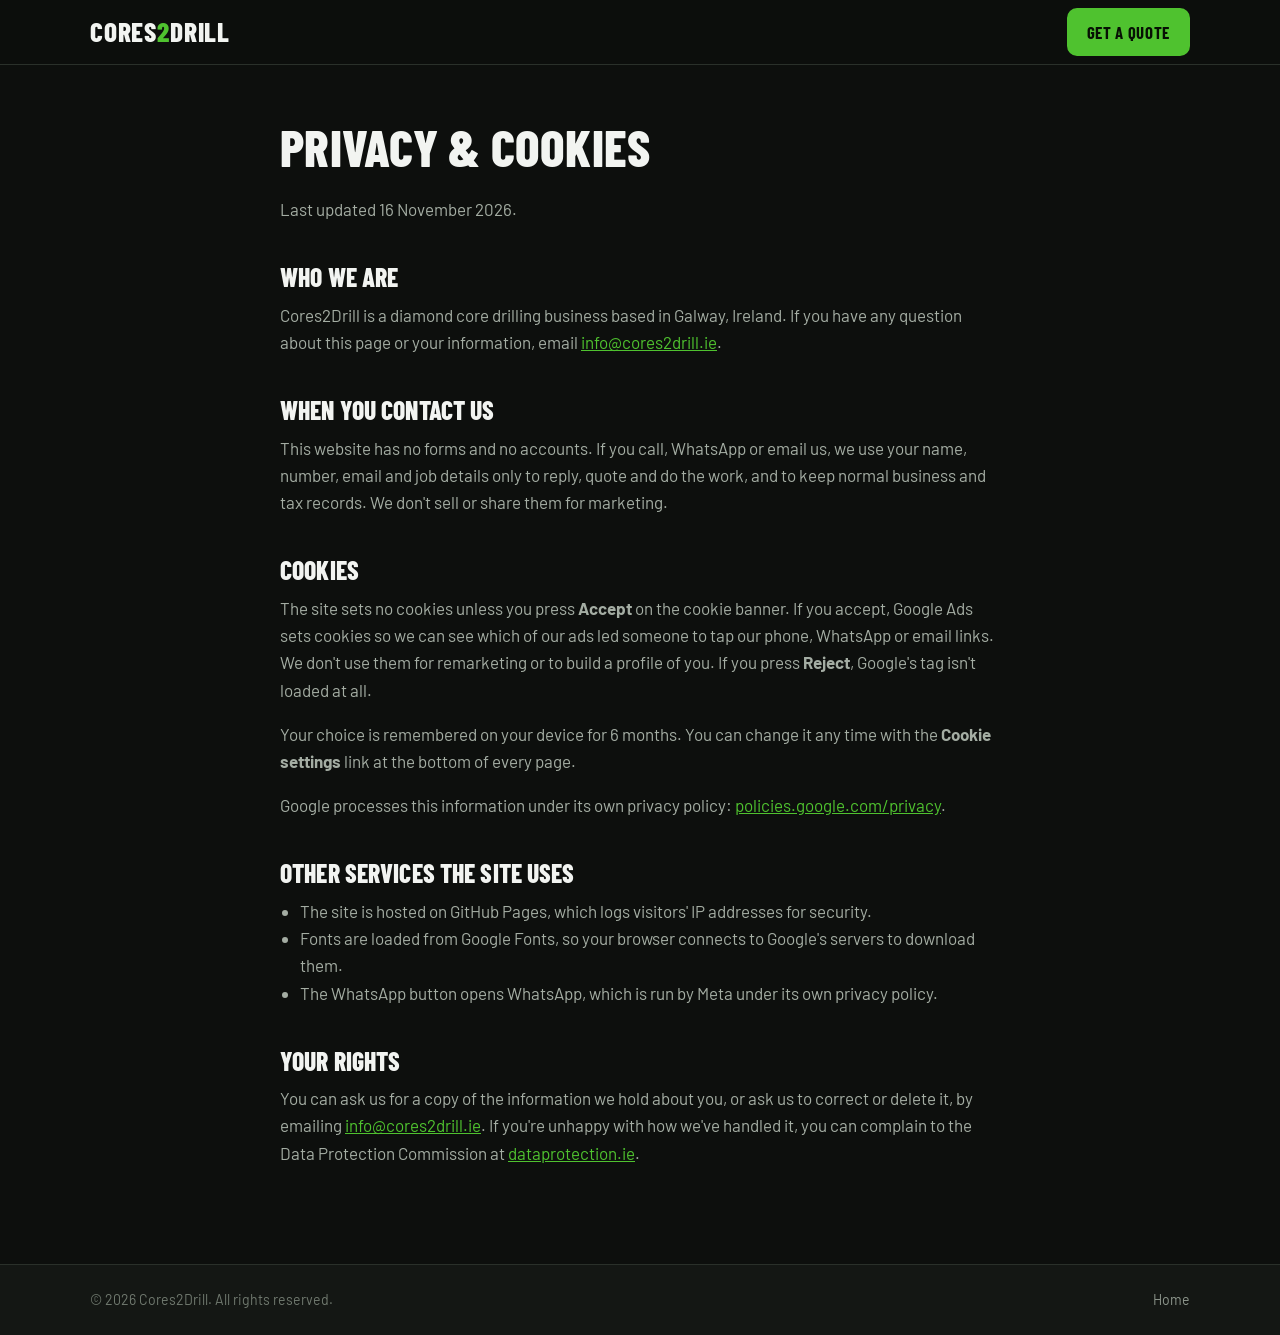
==== privacy.html @ 896d0b6e "Add privacy and cookies page Co-Authored-By: Claude Opus 5.5 <noreply@anthropic.com> Claude-Session:" ====
<!doctype html>
<html lang="en-IE">
<head>
  <meta charset="utf-8">
  <meta name="viewport" content="width=device-width, initial-scale=1">
  <title>Privacy &amp; cookies | Cores2Drill</title>
  <meta name="description" content="How the Cores2Drill website uses cookies and personal information.">
  <meta name="theme-color" content="#0d0f0d">
  <meta name="robots" content="noindex">
  <link rel="canonical" href="https://cores2drill.ie/privacy.html">
  <link rel="icon" type="image/png" href="images/favicon.png">
  <link rel="preconnect" href="https://fonts.googleapis.com">
  <link rel="preconnect" href="https://fonts.gstatic.com" crossorigin>
  <link href="https://fonts.googleapis.com/css2?family=Barlow:wght@400;500;600&family=Barlow+Condensed:wght@600;700;800&display=swap" rel="stylesheet">
  <link rel="stylesheet" href="css/style.css">
  <style>
    .legal { max-width: 760px; padding-block: 56px 80px; }
    .legal h1 { font-size: clamp(2.2rem, 5vw, 3.2rem); }
    .legal h2 { font-size: 1.6rem; margin-top: 1.6em; }
    .legal p, .legal li { color: var(--muted); }
    .legal a { color: var(--green); }
    .legal ul { padding-left: 1.2em; list-style: disc; }
    .footer { padding-top: 24px; }
    .footer .footer__legal { margin-top: 0; padding-top: 0; border-top: 0; }
  </style>
</head>
<body>
  <header class="nav" id="top">
    <div class="wrap nav__inner">
      <a class="brand" href="./" aria-label="Cores2Drill home">CORES<span>2</span>DRILL</a>
      <a class="btn btn--sm" href="./#contact">Get a quote</a>
    </div>
  </header>

  <main id="main" class="wrap legal">
    <h1>Privacy &amp; cookies</h1>
    <p>Last updated 16 November 2026.</p>

    <h2>Who we are</h2>
    <p>Cores2Drill is a diamond core drilling business based in Galway, Ireland. If you have any question about this page or your information, email <a href="mailto:info@cores2drill.ie">info@cores2drill.ie</a>.</p>

    <h2>When you contact us</h2>
    <p>This website has no forms and no accounts. If you call, WhatsApp or email us, we use your name, number, email and job details only to reply, quote and do the work, and to keep normal business and tax records. We don't sell or share them for marketing.</p>

    <h2>Cookies</h2>
    <p>The site sets no cookies unless you press <strong>Accept</strong> on the cookie banner. If you accept, Google Ads sets cookies so we can see which of our ads led someone to tap our phone, WhatsApp or email links. We don't use them for remarketing or to build a profile of you. If you press <strong>Reject</strong>, Google's tag isn't loaded at all.</p>
    <p>Your choice is remembered on your device for 6 months. You can change it any time with the <strong>Cookie settings</strong> link at the bottom of every page.</p>
    <p>Google processes this information under its own privacy policy: <a href="https://policies.google.com/privacy" rel="noopener">policies.google.com/privacy</a>.</p>

    <h2>Other services the site uses</h2>
    <ul>
      <li>The site is hosted on GitHub Pages, which logs visitors' IP addresses for security.</li>
      <li>Fonts are loaded from Google Fonts, so your browser connects to Google's servers to download them.</li>
      <li>The WhatsApp button opens WhatsApp, which is run by Meta under its own privacy policy.</li>
    </ul>

    <h2>Your rights</h2>
    <p>You can ask us for a copy of the information we hold about you, or ask us to correct or delete it, by emailing <a href="mailto:info@cores2drill.ie">info@cores2drill.ie</a>. If you're unhappy with how we've handled it, you can complain to the Data Protection Commission at <a href="https://www.dataprotection.ie" rel="noopener">dataprotection.ie</a>.</p>
  </main>

  <footer class="footer">
    <div class="wrap footer__legal">
      <span>&copy; 2026 Cores2Drill. All rights reserved.</span>
      <span class="footer__legal-links">
        <a href="./">Home</a>
        <button type="button" class="linkbtn" data-cookie-settings hidden>Cookie settings</button>
      </span>
    </div>
  </footer>

  <script src="js/consent.js"></script>
</body>
</html>
---- css/style.css ----
/* Cores2Drill — site styles */

:root {
  --bg: #0d0f0d;
  --bg-2: #141714;
  --panel: #1a1e1a;
  --line: #2a302a;
  --text: #f2f4f1;
  --muted: #a4ada3;
  --green: #4fc22f;
  --green-dark: #3a9a20;
  --radius: 14px;
  --wrap: 1140px;
  --head: "Barlow Condensed", "Arial Narrow", Arial, sans-serif;
  --body: "Barlow", system-ui, -apple-system, "Segoe UI", Roboto, Arial, sans-serif;
}

*, *::before, *::after { box-sizing: border-box; }

html { scroll-behavior: smooth; scroll-padding-top: 76px; }

body {
  margin: 0;
  background: var(--bg);
  color: var(--text);
  font-family: var(--body);
  font-size: 17px;
  line-height: 1.6;
  -webkit-font-smoothing: antialiased;
}

img { max-width: 100%; height: auto; display: block; }
a { color: inherit; }
p { margin: 0 0 1em; }
ul, ol { margin: 0; padding: 0; list-style: none; }

h1, h2, h3 {
  font-family: var(--head);
  font-weight: 800;
  line-height: 1.02;
  letter-spacing: 0.005em;
  text-transform: uppercase;
  margin: 0 0 0.45em;
  text-wrap: balance;
}
h1 { font-size: clamp(2.5rem, 6vw, 4.4rem); }
h2 { font-size: clamp(2rem, 4.6vw, 3.2rem); }
h3 { font-size: 1.55rem; font-weight: 700; }

.wrap { width: 100%; max-width: var(--wrap); margin: 0 auto; padding: 0 20px; }

.skip {
  position: absolute; left: -999px; top: 0; z-index: 100;
  background: var(--green); color: #000; padding: 10px 16px; font-weight: 600;
}
.skip:focus { left: 0; }

:focus-visible { outline: 2px solid var(--green); outline-offset: 3px; border-radius: 4px; }

.eyebrow {
  font-family: var(--head);
  font-weight: 700;
  font-size: 1rem;
  letter-spacing: 0.16em;
  text-transform: uppercase;
  color: var(--green);
  margin-bottom: 0.9em;
}

/* ---------- Buttons ---------- */
.btn {
  display: inline-flex; align-items: center; justify-content: center; gap: 10px;
  background: var(--green); color: #071004;
  font-family: var(--head); font-weight: 700; font-size: 1.2rem;
  letter-spacing: 0.04em; text-transform: uppercase; text-decoration: none;
  padding: 14px 24px; border-radius: 10px; border: 2px solid var(--green);
  transition: background .15s, border-color .15s, color .15s, transform .15s;
}
.btn:hover { background: #63d641; border-color: #63d641; transform: translateY(-1px); }
.btn--ghost { background: transparent; color: var(--text); border-color: #4a534a; }
.btn--ghost:hover { background: transparent; border-color: var(--green); color: var(--green); }
.btn--sm { font-size: 1.05rem; padding: 9px 18px; }
.btn svg, .contact__item svg {
  width: 20px; height: 20px; fill: none; stroke: currentColor;
  stroke-width: 2; stroke-linecap: round; stroke-linejoin: round; flex: none;
}

/* ---------- Nav ---------- */
.nav {
  position: sticky; top: 0; z-index: 50;
  background: rgba(13, 15, 13, 0.88);
  backdrop-filter: blur(10px);
  border-bottom: 1px solid var(--line);
}
.nav__inner { display: flex; align-items: center; justify-content: space-between; height: 64px; }

.brand {
  font-family: var(--head); font-weight: 800; font-size: 1.7rem;
  letter-spacing: 0.03em; text-decoration: none; color: var(--text); line-height: 1;
}
.brand span { color: var(--green); }

.nav__menu { display: flex; align-items: center; gap: 28px; }
.nav__menu a:not(.btn) {
  text-decoration: none; color: var(--muted); font-weight: 500; font-size: 0.98rem;
  transition: color .15s;
}
.nav__menu a:not(.btn):hover { color: var(--text); }

.nav__toggle {
  display: none; width: 44px; height: 44px; padding: 10px;
  background: none; border: 0; cursor: pointer;
  flex-direction: column; justify-content: space-between;
}
.nav__toggle span { display: block; height: 2px; background: var(--text); border-radius: 2px; transition: transform .2s, opacity .2s; }
.nav__toggle[aria-expanded="true"] span:nth-child(1) { transform: translateY(11px) rotate(45deg); }
.nav__toggle[aria-expanded="true"] span:nth-child(2) { opacity: 0; }
.nav__toggle[aria-expanded="true"] span:nth-child(3) { transform: translateY(-11px) rotate(-45deg); }

/* ---------- Hero ---------- */
.hero {
  position: relative; overflow: hidden;
  padding: clamp(48px, 8vw, 96px) 0 clamp(40px, 6vw, 72px);
  background:
    linear-gradient(118deg, transparent 0 46%, rgba(79, 194, 47, 0.13) 46% 58%, transparent 58% 66%, rgba(255, 255, 255, 0.04) 66% 74%, transparent 74%),
    radial-gradient(900px 500px at 85% 0%, rgba(79, 194, 47, 0.12), transparent 70%),
    var(--bg);
}
.hero__inner {
  display: grid; grid-template-columns: 1fr 1fr; gap: clamp(28px, 5vw, 64px); align-items: center;
}
.lead { font-size: 1.18rem; color: var(--muted); max-width: 54ch; margin-bottom: 1.6em; }
.hero__cta { display: flex; flex-wrap: wrap; gap: 12px; }

.hero__media { position: relative; padding-bottom: 44px; }
.hero__photo {
  width: 100%; border-radius: 22px; border: 1px solid var(--line);
  box-shadow: 0 30px 80px rgba(0, 0, 0, 0.6), 0 0 0 6px rgba(79, 194, 47, 0.07);
}
.hero__badge {
  position: absolute; right: -14px; bottom: 0;
  width: 34%; max-width: 170px; border-radius: 18px;
  border: 3px solid var(--bg); box-shadow: 0 14px 40px rgba(0, 0, 0, 0.6);
}

.facts {
  display: grid; grid-template-columns: repeat(4, 1fr);
  margin-top: clamp(36px, 6vw, 64px);
  border: 1px solid var(--line); border-radius: var(--radius);
  background: rgba(20, 23, 20, 0.85);
}
.facts li { padding: 20px 22px; border-left: 1px solid var(--line); }
.facts li:first-child { border-left: 0; }
.facts strong {
  display: block; font-family: var(--head); font-weight: 800; font-size: 1.75rem;
  text-transform: uppercase; line-height: 1.1; color: var(--text);
}
.facts span { color: var(--muted); font-size: 0.95rem; }

/* ---------- Sections ---------- */
.section { padding: clamp(56px, 8vw, 104px) 0; }
.section--band { background: var(--bg-2); border-block: 1px solid var(--line); }
.section__intro { color: var(--muted); max-width: 60ch; font-size: 1.08rem; }

/* ---------- Service cards ---------- */
.services { display: grid; grid-template-columns: repeat(3, 1fr); gap: 22px; margin-top: 36px; }
.card {
  background: var(--panel); border: 1px solid var(--line);
  border-radius: var(--radius); overflow: hidden;
}
.card { display: flex; flex-direction: column; }
.card--featured { border-color: var(--green-dark); box-shadow: 0 0 0 1px var(--green-dark); }
.card__img { width: 100%; aspect-ratio: 4 / 3; object-fit: cover; border-bottom: 1px solid var(--line); }
.card__body { padding: 24px 24px 28px; }
.more {
  display: inline-block; margin-top: 18px; color: var(--green); font-weight: 600;
  text-decoration: none; border-bottom: 1px solid currentColor;
}
.more:hover { color: #63d641; }
.card__body p { color: var(--muted); }

.tag {
  display: inline-block; vertical-align: middle; margin-left: 8px;
  background: var(--green); color: #071004; font-style: normal;
  font-size: 0.85rem; letter-spacing: 0.1em; padding: 3px 9px; border-radius: 6px;
}

.ticks li {
  position: relative; padding: 9px 0 9px 30px; border-top: 1px solid var(--line);
}
.ticks li::before {
  content: ""; position: absolute; left: 4px; top: 16px;
  width: 12px; height: 6px;
  border-left: 2px solid var(--green); border-bottom: 2px solid var(--green);
  transform: rotate(-45deg);
}

/* ---------- Saw feature ---------- */
.feature { display: grid; grid-template-columns: 1.1fr 0.9fr; gap: clamp(28px, 5vw, 64px); align-items: center; }
.feature__text p { color: var(--muted); max-width: 56ch; }
.saw__inner { display: grid; grid-template-columns: auto 1fr; gap: clamp(28px, 6vw, 80px); align-items: center; }
.saw__blade { width: clamp(140px, 22vw, 260px); color: var(--green); animation: spin 40s linear infinite; }
.saw__inner p { color: var(--muted); max-width: 60ch; }
.saw__inner .eyebrow { color: var(--green); }
.saw__inner .btn { margin-top: 0.6em; }
@keyframes spin { to { transform: rotate(360deg); } }

.ticks--open { margin: 1.4em 0 2em; }
.ticks--open li { color: var(--muted); padding-top: 12px; padding-bottom: 12px; }
.ticks--open li::before { top: 19px; }
.ticks--open strong { color: var(--text); font-weight: 600; }

/* ---------- Video clips ---------- */
.clip {
  width: 100%; height: auto; aspect-ratio: 9 / 16; object-fit: cover; display: block;
  background: #000; border-radius: var(--radius); border: 1px solid var(--line); cursor: pointer;
}
.feature > .clip { max-width: 360px; justify-self: center; }

.subhead { margin: 56px 0 0; font-size: 1.7rem; }
.clips { display: grid; grid-template-columns: repeat(3, 1fr); gap: 14px; margin-top: 20px; max-width: 860px; }

/* ---------- Gallery ---------- */
.gallery { display: grid; grid-template-columns: repeat(4, 1fr); gap: 14px; margin-top: 32px; }
.shot {
  padding: 0; border: 1px solid var(--line); border-radius: var(--radius); overflow: hidden;
  background: var(--panel); cursor: zoom-in; display: block;
}
.shot img { width: 100%; aspect-ratio: 1; object-fit: cover; transition: transform .35s ease; }
.shot:hover img { transform: scale(1.05); }

.lightbox {
  border: 0; padding: 0; background: transparent; color: var(--text);
  max-width: min(94vw, 1100px); max-height: 94vh; overflow: visible;
}
.lightbox::backdrop { background: rgba(0, 0, 0, 0.88); }
.lightbox img { max-width: 100%; max-height: 82vh; width: auto; margin: 0 auto; border-radius: 10px; }
.lightbox__caption { text-align: center; color: var(--muted); margin: 12px 0 0; font-size: 0.95rem; }
.lightbox__close {
  position: absolute; top: -14px; right: -6px; width: 40px; height: 40px; border-radius: 50%;
  border: 0; background: var(--green); color: #071004; font-size: 1.6rem; line-height: 1; cursor: pointer;
}

/* ---------- About ---------- */
.about { display: grid; grid-template-columns: 1fr 1fr; gap: clamp(28px, 5vw, 64px); align-items: start; }
.about p { color: var(--muted); }
.small { font-size: 0.95rem; }
.about__photo { width: 100%; margin-top: 12px; border-radius: var(--radius); border: 1px solid var(--line); }

.steps { counter-reset: step; display: grid; gap: 14px; }
.steps li {
  counter-increment: step; position: relative;
  background: var(--panel); border: 1px solid var(--line); border-radius: var(--radius);
  padding: 20px 22px 20px 78px;
}
.steps li::before {
  content: counter(step); position: absolute; left: 22px; top: 18px;
  width: 38px; height: 38px; display: grid; place-items: center;
  border-radius: 50%; border: 2px solid var(--green); color: var(--green);
  font-family: var(--head); font-weight: 800; font-size: 1.3rem;
}
.steps h3 { font-size: 1.3rem; margin-bottom: 0.25em; }
.steps p { margin: 0; font-size: 0.98rem; }

/* ---------- Contact ---------- */
.contact__grid { display: grid; grid-template-columns: repeat(3, 1fr); gap: 16px; margin-top: 32px; }
.contact__item {
  display: grid; gap: 4px; text-decoration: none;
  background: var(--panel); border: 1px solid var(--line); border-radius: var(--radius);
  padding: 26px; transition: border-color .15s, transform .15s;
}
.contact__item:hover { border-color: var(--green); transform: translateY(-2px); }
.contact__item svg { width: 28px; height: 28px; color: var(--green); margin-bottom: 10px; }
.contact__label {
  font-family: var(--head); font-weight: 700; letter-spacing: 0.14em;
  text-transform: uppercase; color: var(--muted); font-size: 0.95rem;
}
.contact__value { font-family: var(--head); font-weight: 700; font-size: 1.6rem; line-height: 1.15; overflow-wrap: anywhere; }

/* ---------- Footer ---------- */
.footer { border-top: 1px solid var(--line); background: var(--bg-2); padding: 44px 0 24px; }
.footer__inner { display: flex; justify-content: space-between; gap: 32px; flex-wrap: wrap; }
.footer p { color: var(--muted); margin: 12px 0 0; font-size: 0.97rem; }
.footer__links { display: grid; gap: 8px; align-content: start; }
.footer__links a { color: var(--muted); text-decoration: none; }
.footer__links a:hover { color: var(--green); }
.footer__legal { margin-top: 32px; padding-top: 20px; border-top: 1px solid var(--line); color: #6f786e; font-size: 0.88rem;; display: flex; flex-wrap: wrap; justify-content: space-between; gap: 8px 24px; }
.footer__legal-links { display: flex; gap: 20px; }
.footer__legal a, .linkbtn { color: #8d968c; text-decoration: none; }
.footer__legal a:hover, .linkbtn:hover { color: var(--green); }
.linkbtn { background: none; border: 0; padding: 0; font: inherit; cursor: pointer; }
.linkbtn[hidden] { display: none; }

/* ---------- Cookie banner ---------- */
.consent {
  position: fixed; left: 0; right: 0; bottom: 0; z-index: 70;
  background: var(--panel); border-top: 1px solid var(--line);
  box-shadow: 0 -12px 40px rgba(0, 0, 0, 0.5);
}
.consent[hidden] { display: none; }
.consent__inner { display: flex; align-items: center; justify-content: space-between; gap: 14px 28px; padding-block: 16px; flex-wrap: wrap; }
.consent p { margin: 0; color: var(--muted); font-size: 0.97rem; max-width: 62ch; }
.consent p a { color: var(--text); }
.consent__buttons { display: flex; gap: 10px; }
.consent__btn { min-width: 120px; justify-content: center; }

/* ---------- Mobile call bar ---------- */
.callbar { display: none; }

/* ---------- Reveal on scroll ---------- */
.reveal { opacity: 0; transform: translateY(18px); transition: opacity .5s ease, transform .5s ease; }
.reveal.is-in { opacity: 1; transform: none; }

/* ---------- Responsive ---------- */
@media (max-width: 900px) {
  .hero__inner, .feature, .about { grid-template-columns: 1fr; }
  .saw__inner { grid-template-columns: 1fr; }
  .saw__blade { width: 120px; }
  .hero__media { max-width: 520px; }
  .hero__badge { right: 8px; }
  .services { grid-template-columns: 1fr; max-width: 560px; }
  .facts { grid-template-columns: 1fr 1fr; }
  .facts li:nth-child(3) { border-left: 0; }
  .facts li:nth-child(n+3) { border-top: 1px solid var(--line); }
  .gallery { grid-template-columns: repeat(3, 1fr); }
  .contact__grid { grid-template-columns: 1fr; }
}

@media (max-width: 760px) {
  .nav__toggle { display: flex; }
  .nav__menu {
    position: absolute; top: 64px; left: 0; right: 0;
    flex-direction: column; align-items: stretch; gap: 0;
    background: var(--bg); border-bottom: 1px solid var(--line);
    padding: 8px 20px 20px; display: none;
  }
  .nav__menu.is-open { display: flex; }
  .nav__menu a:not(.btn) { padding: 14px 0; border-bottom: 1px solid var(--line); font-size: 1.05rem; color: var(--text); }
  .nav__menu .btn { margin-top: 16px; }

  body { padding-bottom: 60px; }
  .callbar {
    display: grid; grid-template-columns: 1fr 1fr;
    position: fixed; left: 0; right: 0; bottom: 0; z-index: 60;
    border-top: 1px solid var(--line);
  }
  .callbar a {
    display: grid; place-items: center; height: 60px; text-decoration: none;
    font-family: var(--head); font-weight: 700; font-size: 1.25rem;
    letter-spacing: 0.06em; text-transform: uppercase;
    background: var(--green); color: #071004;
  }
  .callbar a + a { background: var(--panel); color: var(--text); }

  .hero__cta .btn { flex: 1 1 100%; }
  .consent { bottom: 60px; }
  .consent__buttons { width: 100%; }
  .consent__btn { flex: 1 1 0; }
}

@media (max-width: 480px) {
  .gallery { grid-template-columns: 1fr 1fr; gap: 10px; }
  .clips { gap: 8px; }
  .facts li { padding: 16px; }
  .facts strong { font-size: 1.45rem; }
}

@media (prefers-reduced-motion: reduce) {
  html { scroll-behavior: auto; }
  .reveal { opacity: 1; transform: none; transition: none; }
  .saw__blade { animation: none; }
  .btn, .contact__item { transition: none; }
}
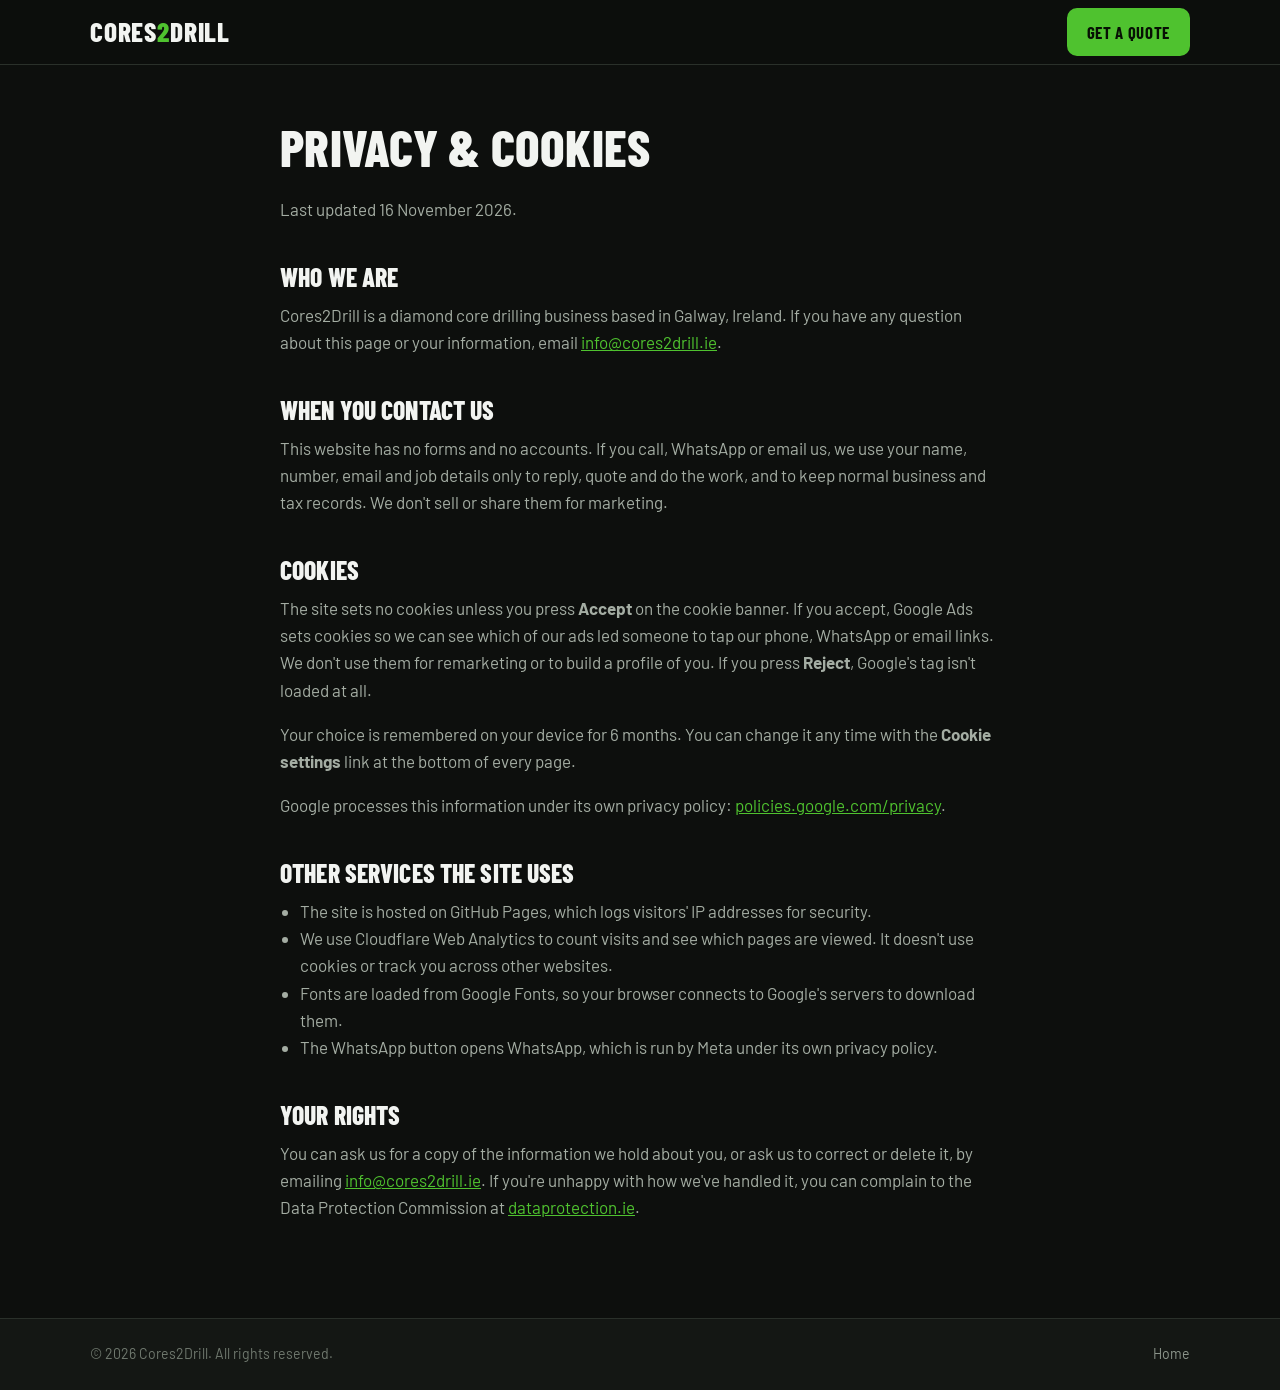
==== commit e57e86d7: "Add Cloudflare Web Analytics (cookieless) and mention it on privacy page Co-Authored-By: Claude Opus" ====
--- a/privacy.html
+++ b/privacy.html
@@ -50,6 +50,7 @@
     <h2>Other services the site uses</h2>
     <ul>
       <li>The site is hosted on GitHub Pages, which logs visitors' IP addresses for security.</li>
+      <li>We use Cloudflare Web Analytics to count visits and see which pages are viewed. It doesn't use cookies or track you across other websites.</li>
       <li>Fonts are loaded from Google Fonts, so your browser connects to Google's servers to download them.</li>
       <li>The WhatsApp button opens WhatsApp, which is run by Meta under its own privacy policy.</li>
     </ul>
@@ -69,5 +70,6 @@
   </footer>
 
   <script src="js/consent.js"></script>
+  <!-- Cloudflare Web Analytics --><script type='module' src='https://static.cloudflareinsights.com/beacon.min.js' data-cf-beacon='{"token": "0dc6a185dc7c44e782dce4740e4da40b"}'></script><!-- End Cloudflare Web Analytics -->
 </body>
 </html>
--- a/css/style.css
+++ b/css/style.css
@@ -218,6 +218,8 @@
 .feature > .clip { max-width: 360px; justify-self: center; }
 
 .subhead { margin: 56px 0 0; font-size: 1.7rem; }
+.more-work { margin-top: 28px; text-align: center; }
+.more-work .btn { white-space: normal; text-align: center; }
 .clips { display: grid; grid-template-columns: repeat(3, 1fr); gap: 14px; margin-top: 20px; max-width: 860px; }
 
 /* ---------- Gallery ---------- */
